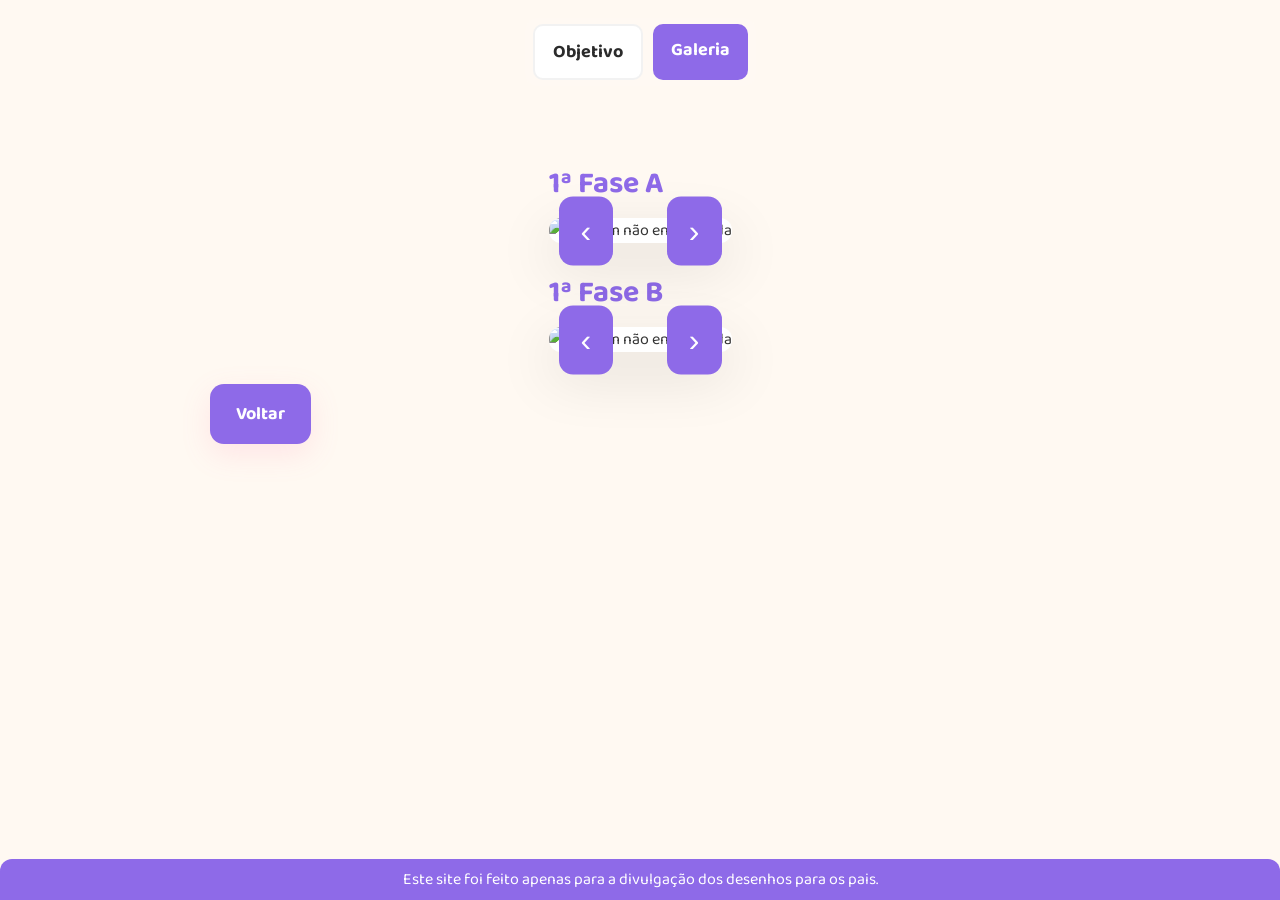
==== galeria.html @ 483b4bff "Add files via upload" ====
<!DOCTYPE html>
<html lang="pt-br">
<head>
  <meta charset="utf-8">
  <meta name="viewport" content="width=device-width,initial-scale=1">
  <title>Galeria — Rabisco Vira Arquivo</title>

  <link href="https://fonts.googleapis.com/css2?family=Baloo+2:wght@400;700&family=Poppins:wght@300;600&display=swap" rel="stylesheet">
  <link rel="stylesheet" href="css.css">
</head>

<body>
  <header class="site-header">
    <div class="logo">
      <img src="imagens/LOGO1.png" alt="Logo do site" class="logo-img">
    </div>

    <nav class="top-nav">
      <a href="index.html" class="nav-link">Objetivo</a>
      <a href="galeria.html" class="nav-link active">Galeria</a>
    </nav>
  </header>

  <main class="fases-wrap">
    <section class="gallery-section">

      <h3 class="titulo-fase">1ª Fase A</h3>
      <div class="carousel-wrapper">
        <button class="carousel-btn prev" data-target="a">‹</button>
        <img class="carousel-image" id="img-fase-a" src="" alt="Imagem Fase A">
        <button class="carousel-btn next" data-target="a">›</button>
      </div>

      <h3 class="titulo-fase">1ª Fase B</h3>
      <div class="carousel-wrapper">
        <button class="carousel-btn prev" data-target="b">‹</button>
        <img class="carousel-image" id="img-fase-b" src="" alt="Imagem Fase B">
        <button class="carousel-btn next" data-target="b">›</button>
      </div>

    </section>

    <p class="voltar-wrap">
      <a href="index.html" class="btn-roxo">Voltar</a>
    </p>
  </main>

  <footer>
    <p>Este site foi feito apenas para a divulgação dos desenhos para os pais.</p>
  </footer>

  <div class="lightbox" id="lightbox">
    <div class="lightbox-content">
      <img id="lightbox-img" src="" alt="Imagem ampliada">
      <button class="lightbox-close" id="lightbox-close">✕</button>
    </div>
  </div>

  <script src="script.js"></script>
</body>
</html>
---- css.css ----
:root{
  --rosa:#FF6FA3;
  --roxo:#8E6AE8;
  --amarelo:#FFD460;
  --verde:#7CE39A;
  --azul:#4FD1E0;
  --branco:#FFFFFF;
  --fundo:#FFF9F2;
}

*{box-sizing:border-box;margin:0;padding:0}

body{
  font-family:"Baloo 2","Poppins",sans-serif;
  background:url('imagens/PNG.png') center/cover no-repeat, var(--fundo);
  background-attachment:fixed;
  color:#333;
}

/* HEADER */
.site-header{
  display:flex;
  align-items:center;
  justify-content:center;
  padding:18px 28px;
  position:relative;
  gap:18px;
}

.logo{
  position:absolute;
  left:28px;
  top:50%;
  transform:translateY(-50%);
}

.logo-img{height:150px;display:block}

.top-nav{
  display:flex;
  gap:10px;
  background:rgba(255,255,255,0.05);
  padding:6px 8px;
  border-radius:12px;
}

.nav-link{
  padding:12px 18px;
  border-radius:10px;
  text-decoration:none;
  font-weight:700;
  font-size:18px;
  color:#2b2b2b;
}

/* Ativo */
.nav-link.active{
  background:var(--roxo);
  color:var(--branco);
}

/* Não ativo */
.top-nav .nav-link:not(.active){
  background:#fff;
  color:#2b2b2b;
  border:2px solid rgba(0,0,0,0.05);
}

/* Hover geral */
.top-nav .nav-link:hover{
  background:var(--roxo) !important;
  color:var(--branco) !important;
}

/* HOME */
.hero{
  display:flex;
  gap:24px;
  align-items:center;
  padding:40px;
  max-width:1100px;
  margin:auto;
}

.intro{
  flex:1;
  background:#fff;
  padding:28px;
  border-radius:18px;
  box-shadow:0 8px 30px rgba(0,0,0,0.06);
  text-align:center;
}

.intro h2{font-size:42px;color:var(--roxo);margin-bottom:12px}

.objetivos-grid{
  display:flex;
  gap:24px;
  flex-wrap:wrap;
  justify-content:center;
}

.obj-card{
  flex:0 1 380px;
  background:#fff;
  padding:22px;
  border-radius:14px;
  box-shadow:0 12px 32px rgba(0,0,0,0.07);
  border:6px solid var(--amarelo);
}

.obj-card h4{color:var(--roxo);margin-bottom:10px}

.objetivos-note{
  margin-top:16px;
  font-weight:700;
  color:#555;
}

/* FOOTER */
footer{
  position:fixed;
  bottom:0;
  left:0;right:0;
  padding:8px 12px;
  background:var(--roxo);
  color:var(--branco);
  text-align:center;
  border-top-left-radius:12px;
  border-top-right-radius:12px;
}

main{padding-bottom:80px}

/* GALERIA */
.fases-wrap{
  max-width:900px;
  margin:36px auto;
  padding:20px;
  display:flex;
  flex-direction:column;
  gap:18px;
}

.gallery-section{
  max-width:1100px;
  margin:auto;
}

.carousel-wrapper{
  display:flex;
  align-items:center;
  justify-content:center;
  gap:20px;
}

.carousel-image{
  width:100%;
  border-radius:12px;
  box-shadow:0 20px 60px rgba(0,0,0,0.16);
  background:#fff;
}

.carousel-btn{
  background:var(--roxo);
  color:#fff;
  border:none;
  padding:16px 20px;
  border-radius:14px;
  font-size:40px;
  cursor:pointer;
}

/* LIGHTBOX */
.lightbox{
  position:fixed;
  inset:0;
  display:none;
  align-items:center;
  justify-content:center;
  background:rgba(0,0,0,0.75);
  z-index:1500;
}

.lightbox.open{display:flex}

.lightbox-content{
  position:relative;
  max-width:95%;
  max-height:95%;
}

.lightbox-content img{
  max-width:100%;
  max-height:100%;
  border-radius:10px;
}

.lightbox-close{
  position:absolute;
  top:8px;
  right:8px;
  background:var(--roxo);
  color:#fff;
  border:none;
  border-radius:8px;
  width:36px;
  height:36px;
  cursor:pointer;
}

/* BOTÃO ROXO */
.btn-roxo{
  display:inline-block;
  padding:16px 26px;
  background:var(--roxo);
  color:#fff;
  border-radius:14px;
  text-decoration:none;
  font-weight:700;
  font-size:18px;
  box-shadow:0 10px 30px rgba(255,111,163,0.15);
}

.btn-roxo:hover{
  transform:translateY(-3px);
}

/* RESPONSIVO */
@media (max-width:480px){
  .site-header{flex-direction:column;gap:6px;padding:12px}
  .logo-img{height:64px}
  .top-nav{width:100%;justify-content:center}
  .nav-link{padding:10px 12px;font-size:15px}
  .hero{flex-direction:column;padding:18px}
  .carousel-btn{font-size:24px;padding:10px 12px}
  main{padding-bottom:120px}
}
.titulo-fase{
  color:var(--roxo);
  margin-bottom:10px;
  margin-top:26px;
  font-size:30px;
}

.titulo-fase:first-of-type{
  margin-top:0;
}

.voltar-wrap{
  margin-top:14px;
}
/* ====== CORREÇÕES DE RESPONSIVIDADE ====== */
@media (max-width:480px){

  /* ---- HEADER / LOGO ---- */
  .site-header{
    flex-direction:column;
    gap:6px;
    padding:12px;
  }

  /* A logo deixa de ser absoluta e volta ao fluxo normal */
  .logo{
    position:static;
    transform:none;
    margin:0 auto;
  }

  .logo-img{
    height:90px; /* Ficava pequena demais antes (64px) */
  }

  /* Menu */
  .top-nav{
    width:100%;
    justify-content:center;
  }

  .nav-link{
    padding:10px 12px;
    font-size:15px;
  }

  /* ---- HERO ---- */
  .hero{
    flex-direction:column;
    padding:18px;
  }

  /* ---- BOTOES GALERIA ---- */
  .carousel-btn{
    font-size:24px;
    padding:10px 12px;
  }

  /* ---- ESPAÇO PARA O FOOTER ---- */
  main{
    padding-bottom:120px; /* empurra conteúdo para não ficar atrás do footer */
  }

  /* ---- BOTÃO VOLTAR ---- */
  .voltar-wrap,
  .btn-roxo{
    margin-bottom:90px; /* deixa o botão totalmente visível */
  }

  /* ---- FOOTER ---- */
  footer{
    padding:4px 8px;  /* deixa fino */
  }
}
@media (max-width:480px){
  body { padding-bottom:100px; }
}
/* GARANTIR QUE OS BOTÕES APAREÇAM SEMPRE */
.carousel-wrapper {
  position: relative;
  overflow: visible !important; /* impede que esconda os botões */
}

/* Botões da galeria */
.carousel-btn {
  z-index: 9999 !important;
  position: absolute;
  top: 50%;
  transform: translateY(-50%);
  background: var(--roxo);
  color: #fff;
  border: none;
  padding: 16px 22px;
  border-radius: 14px;
  font-size: 32px;
  cursor: pointer;
}

/* Botão anterior */
.carousel-btn.prev {
  left: 10px;
}

/* Botão próximo */
.carousel-btn.next {
  right: 10px;
}

/* Ajustes no mobile */
@media (max-width: 480px) {
  .carousel-btn {
    font-size: 26px;
    padding: 12px 16px;
    z-index: 999999 !important; /* força ficar acima da imagem */
  }

  .carousel-image {
    position: relative;
    z-index: 1;
  }
}
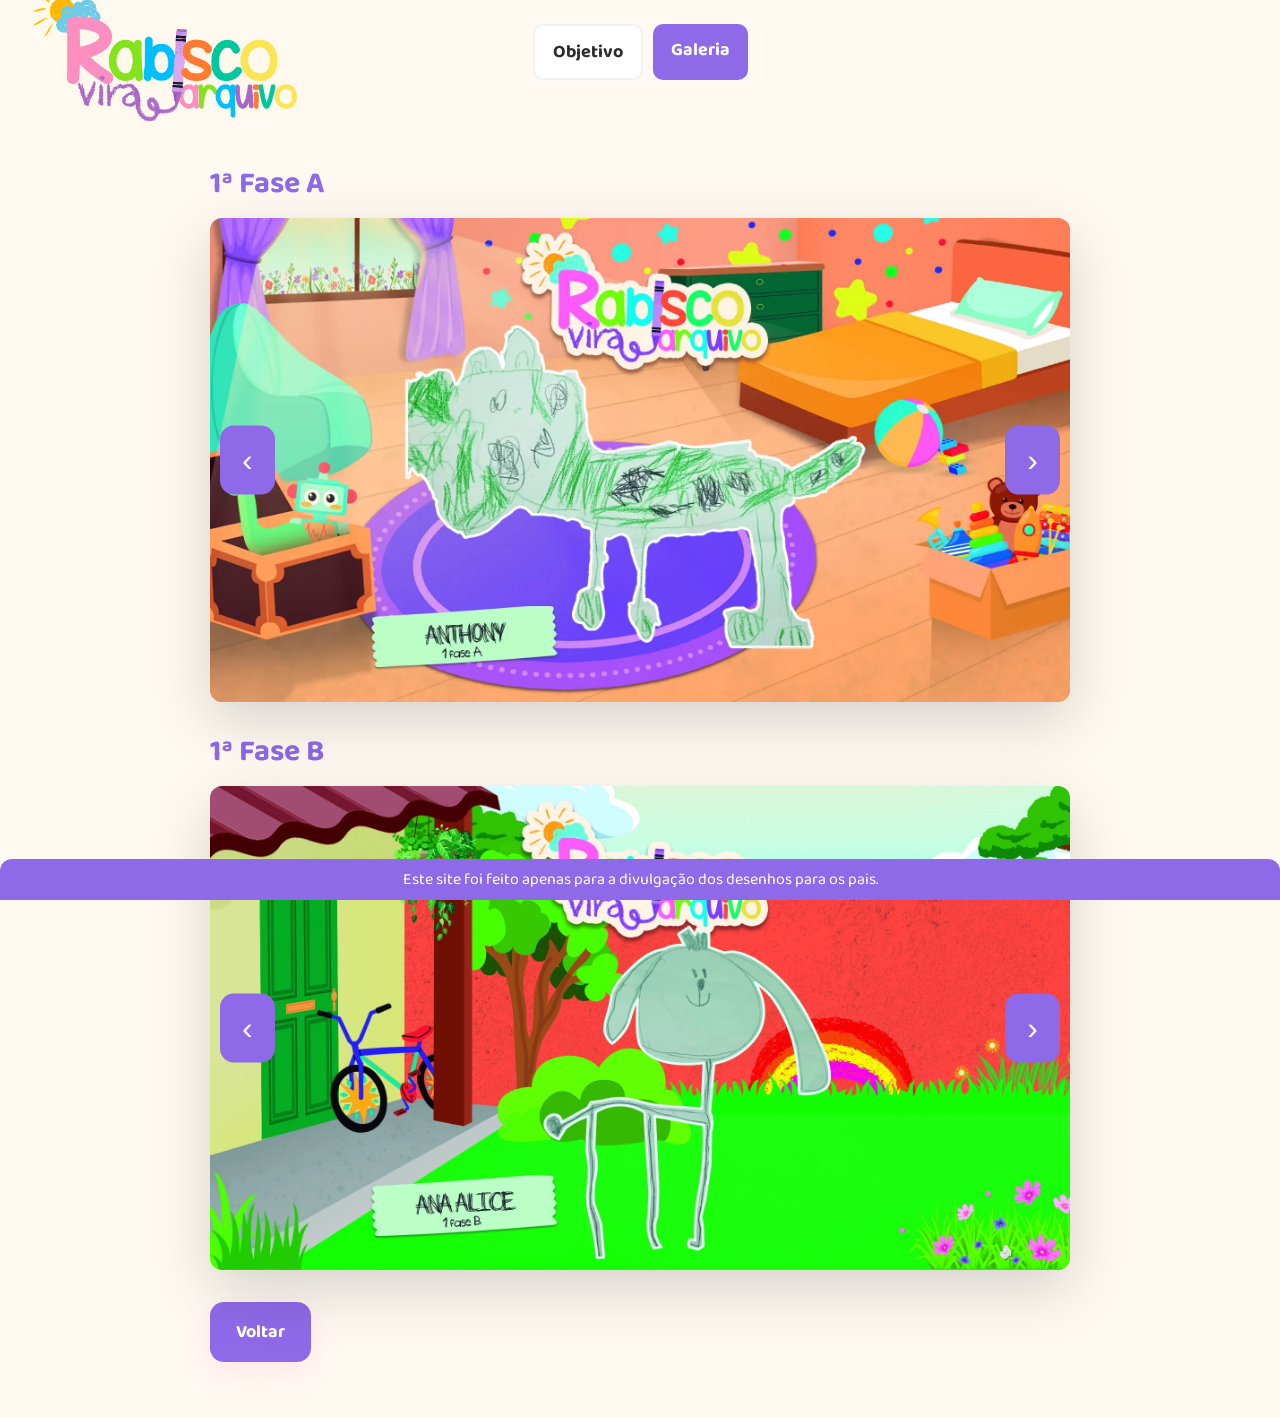
==== commit 06d0c87c: "Add files via upload" ====
--- a/galeria.html
+++ b/galeria.html
@@ -12,7 +12,7 @@
 <body>
   <header class="site-header">
     <div class="logo">
-      <img src="imagens/LOGO1.png" alt="Logo do site" class="logo-img">
+      <img src="imagens/logo1.png" alt="Logo do site" class="logo-img">
     </div>
 
     <nav class="top-nav">
